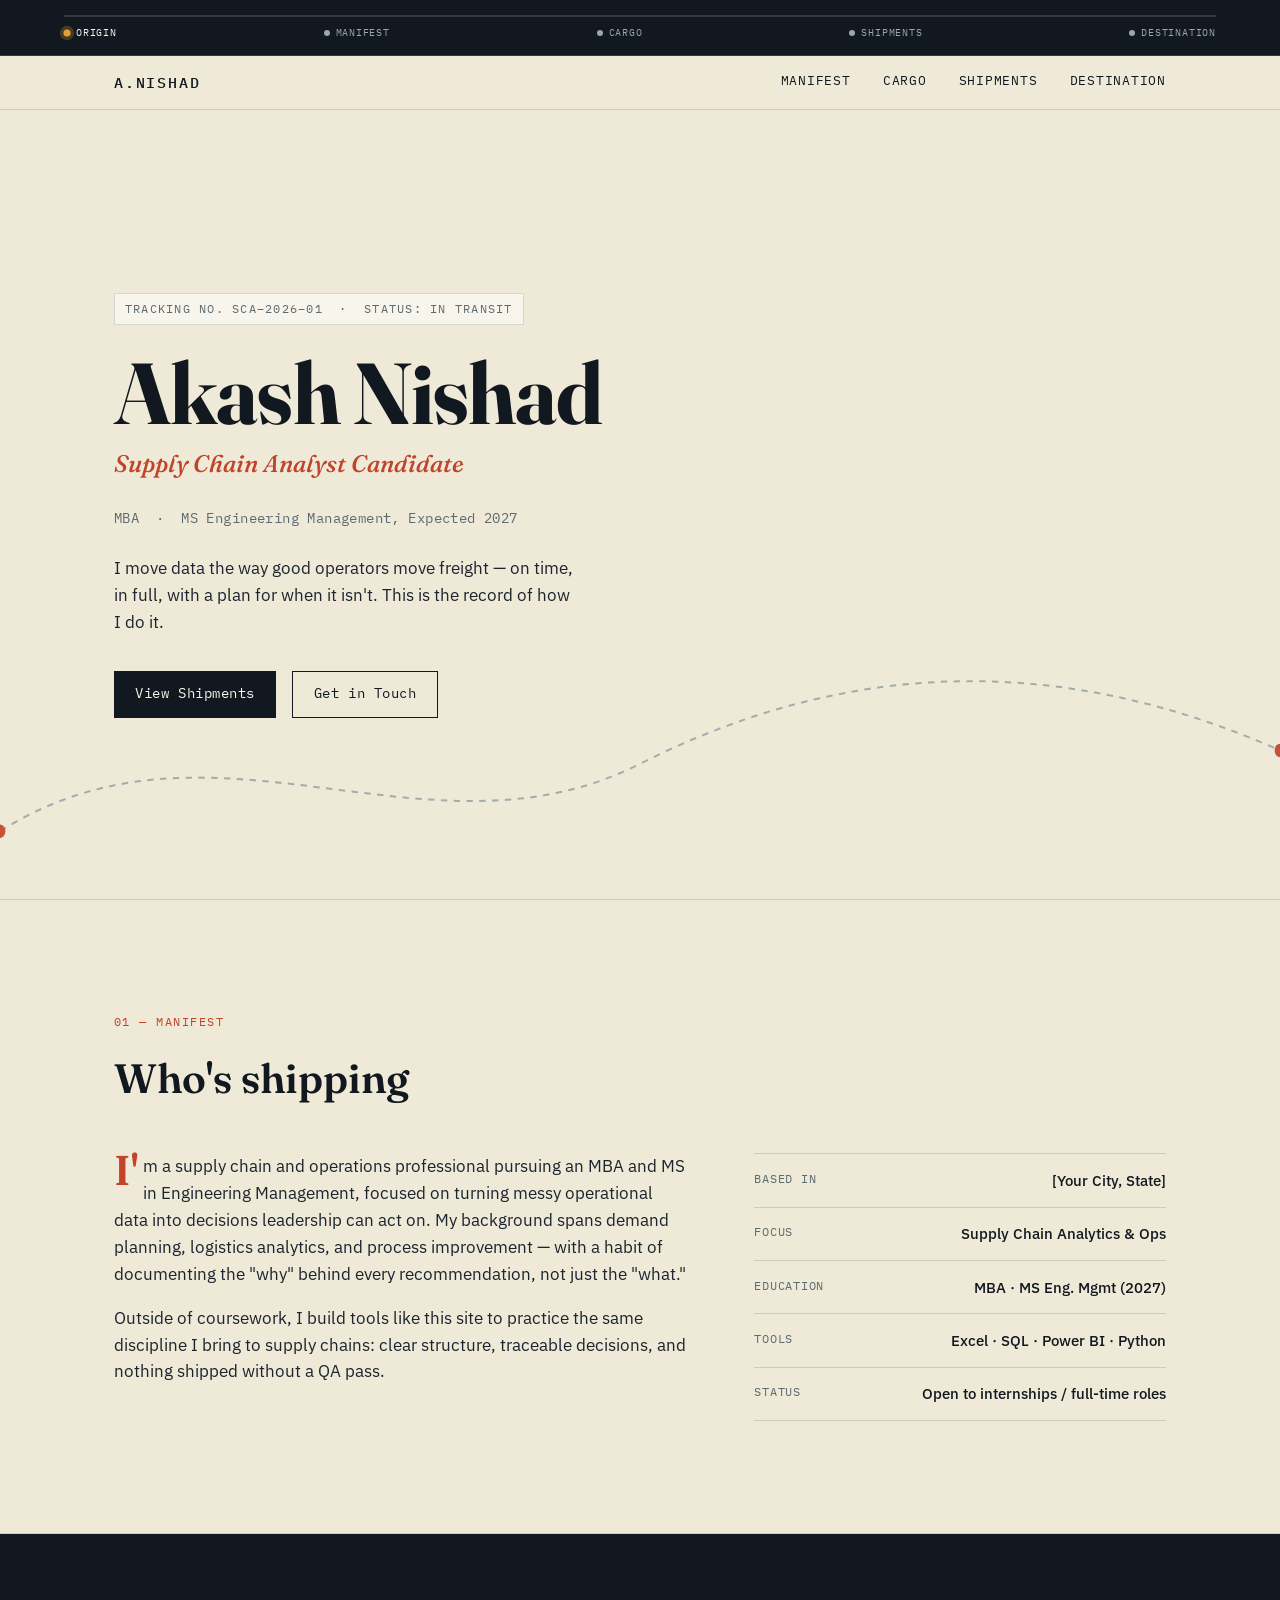
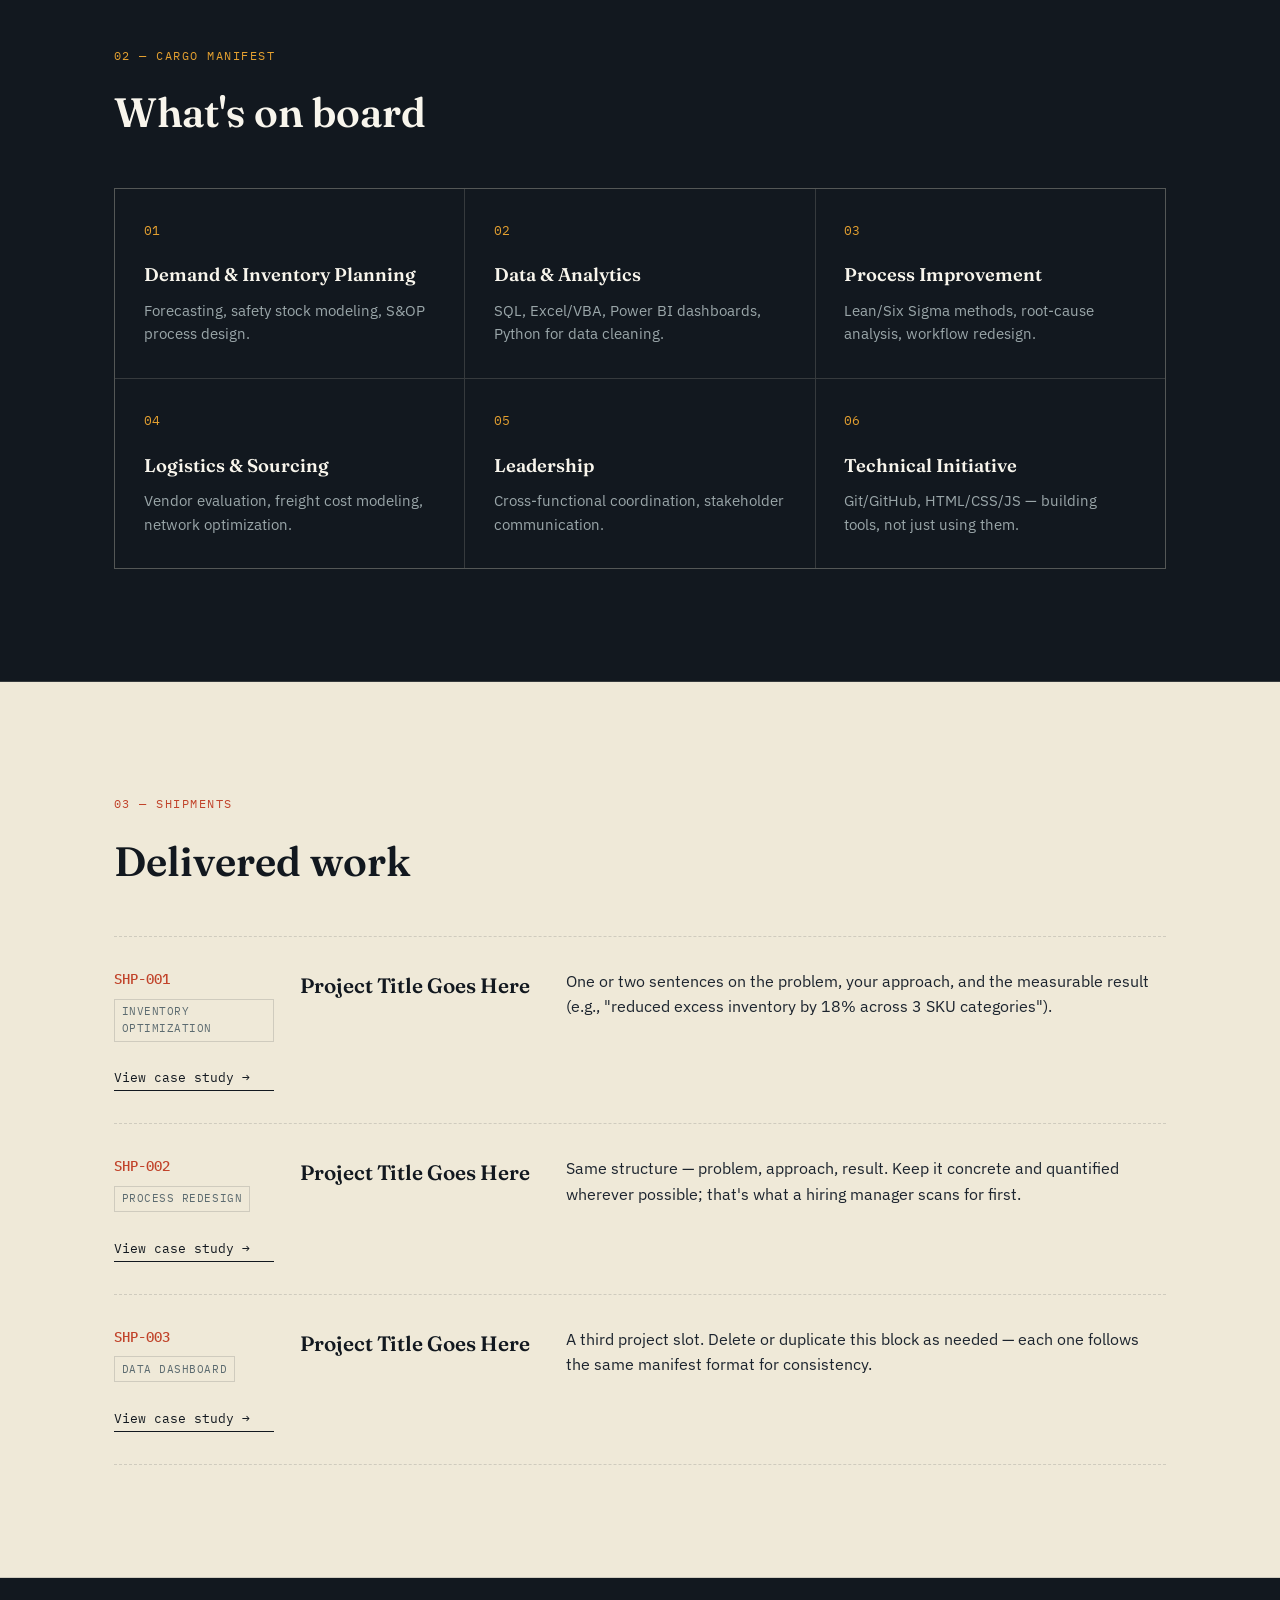
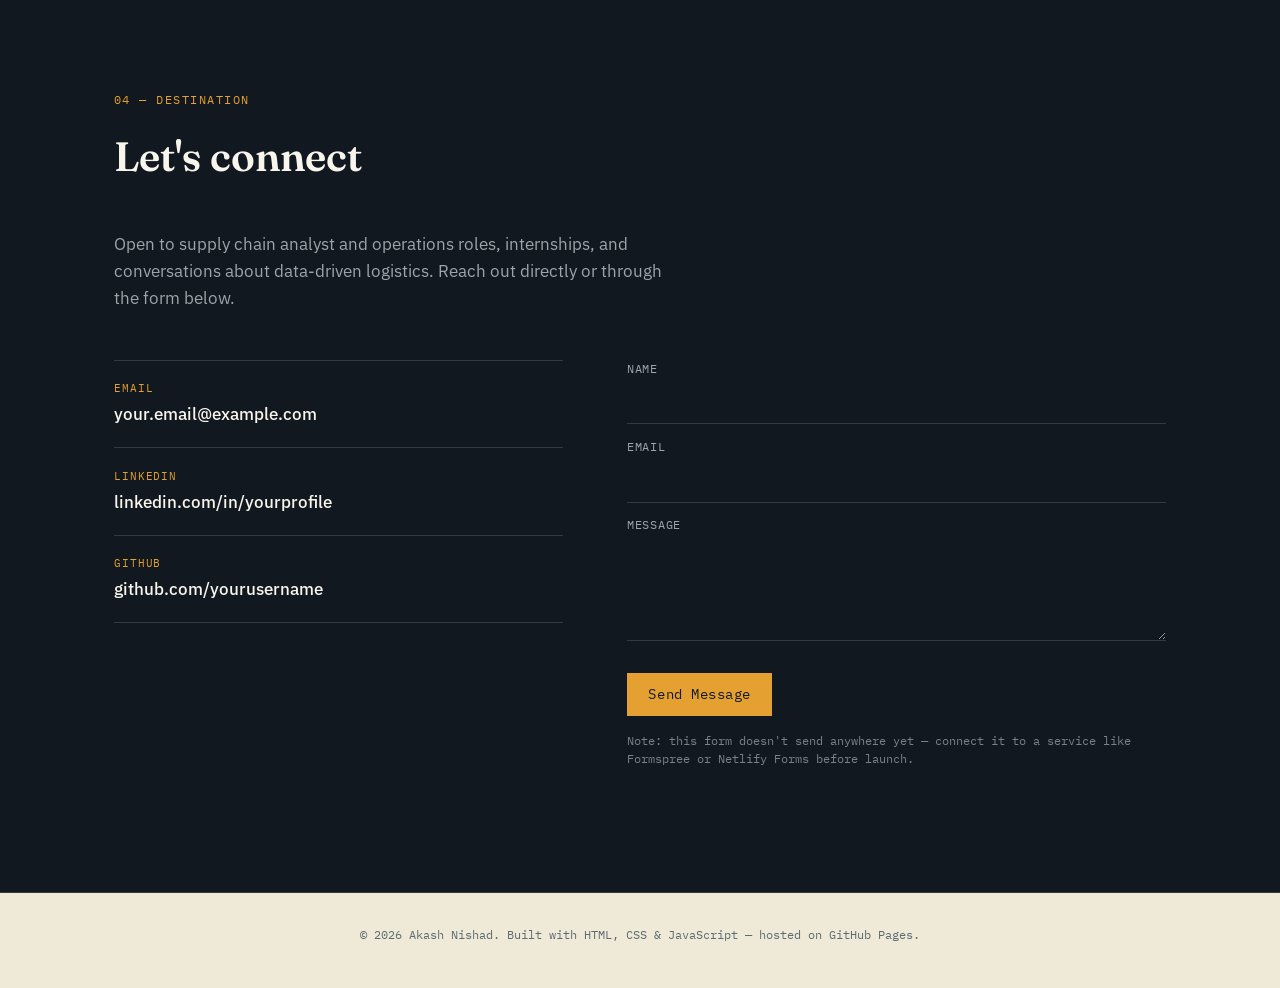
==== index.html @ 944a5702 "Add files via upload" ====
<!DOCTYPE html>
<html lang="en">
<head>
<meta charset="UTF-8">
<meta name="viewport" content="width=device-width, initial-scale=1.0">
<title>Akash Nishad — Supply Chain Analyst Portfolio</title>
<meta name="description" content="Portfolio of Akash Nishad, Supply Chain Analyst candidate — projects, skills, and experience.">
<link rel="preconnect" href="https://fonts.googleapis.com">
<link rel="preconnect" href="https://fonts.gstatic.com" crossorigin>
<link href="https://fonts.googleapis.com/css2?family=Fraunces:opsz,wght@9..144,500;9..144,600;9..144,700&family=IBM+Plex+Mono:wght@400;500&family=IBM+Plex+Sans:wght@400;500;600&display=swap" rel="stylesheet">
<link rel="stylesheet" href="style.css">
</head>
<body>

<!-- Shipment progress tracker (signature element) -->
<div class="tracker" aria-hidden="true">
  <div class="tracker-line">
    <div class="tracker-fill" id="trackerFill"></div>
  </div>
  <div class="tracker-stops">
    <span class="stop active" data-target="hero"><i></i>Origin</span>
    <span class="stop" data-target="about"><i></i>Manifest</span>
    <span class="stop" data-target="skills"><i></i>Cargo</span>
    <span class="stop" data-target="projects"><i></i>Shipments</span>
    <span class="stop" data-target="contact"><i></i>Destination</span>
  </div>
</div>

<header class="nav">
  <div class="nav-inner">
    <a href="#hero" class="nav-brand">A.NISHAD</a>
    <nav class="nav-links">
      <a href="#about">Manifest</a>
      <a href="#skills">Cargo</a>
      <a href="#projects">Shipments</a>
      <a href="#contact">Destination</a>
    </nav>
    <button class="nav-toggle" id="navToggle" aria-label="Toggle menu" aria-expanded="false">
      <span></span><span></span><span></span>
    </button>
  </div>
</header>

<main>

  <!-- HERO -->
  <section id="hero" class="hero">
    <div class="hero-inner">
      <p class="eyebrow">TRACKING NO. SCA–2026–01 &nbsp;·&nbsp; STATUS: IN TRANSIT</p>
      <h1 class="hero-title">Akash Nishad</h1>
      <p class="hero-role">Supply Chain Analyst Candidate</p>
      <p class="hero-sub">MBA &nbsp;·&nbsp; MS Engineering Management, Expected 2027</p>
      <p class="hero-desc">
        <!-- PLACEHOLDER: replace with your one-line value proposition -->
        I move data the way good operators move freight — on time, in full, with a plan for when it isn't.
        This is the record of how I do it.
      </p>
      <div class="hero-actions">
        <a href="#projects" class="btn btn-primary">View Shipments</a>
        <a href="#contact" class="btn btn-ghost">Get in Touch</a>
      </div>
    </div>
    <svg class="hero-route" viewBox="0 0 1200 200" preserveAspectRatio="none" aria-hidden="true">
      <path d="M0,150 C 200,50 400,180 600,100 S 1000,20 1200,90" class="route-path"/>
      <circle cx="0" cy="150" r="5" class="route-dot"/>
      <circle cx="1200" cy="90" r="5" class="route-dot"/>
    </svg>
  </section>

  <!-- ABOUT / MANIFEST -->
  <section id="about" class="section">
    <div class="section-inner">
      <p class="section-label">01 — Manifest</p>
      <h2 class="section-title">Who's shipping</h2>
      <div class="manifest-grid">
        <div class="manifest-doc">
          <!-- PLACEHOLDER: replace with your real bio, 3-4 sentences -->
          <p>
            I'm a supply chain and operations professional pursuing an MBA and MS in Engineering
            Management, focused on turning messy operational data into decisions leadership can act on.
            My background spans demand planning, logistics analytics, and process improvement —
            with a habit of documenting the "why" behind every recommendation, not just the "what."
          </p>
          <p>
            Outside of coursework, I build tools like this site to practice the same discipline I bring
            to supply chains: clear structure, traceable decisions, and nothing shipped without a QA pass.
          </p>
        </div>
        <dl class="manifest-facts">
          <div><dt>Based in</dt><dd>[Your City, State]</dd></div>
          <div><dt>Focus</dt><dd>Supply Chain Analytics &amp; Ops</dd></div>
          <div><dt>Education</dt><dd>MBA · MS Eng. Mgmt (2027)</dd></div>
          <div><dt>Tools</dt><dd>Excel · SQL · Power BI · Python</dd></div>
          <div><dt>Status</dt><dd>Open to internships / full-time roles</dd></div>
        </dl>
      </div>
    </div>
  </section>

  <!-- SKILLS / CARGO -->
  <section id="skills" class="section section-dark">
    <div class="section-inner">
      <p class="section-label">02 — Cargo Manifest</p>
      <h2 class="section-title">What's on board</h2>
      <div class="cargo-grid">
        <div class="cargo-item">
          <span class="cargo-code">01</span>
          <h3>Demand &amp; Inventory Planning</h3>
          <p>Forecasting, safety stock modeling, S&amp;OP process design.</p>
        </div>
        <div class="cargo-item">
          <span class="cargo-code">02</span>
          <h3>Data &amp; Analytics</h3>
          <p>SQL, Excel/VBA, Power BI dashboards, Python for data cleaning.</p>
        </div>
        <div class="cargo-item">
          <span class="cargo-code">03</span>
          <h3>Process Improvement</h3>
          <p>Lean/Six Sigma methods, root-cause analysis, workflow redesign.</p>
        </div>
        <div class="cargo-item">
          <span class="cargo-code">04</span>
          <h3>Logistics &amp; Sourcing</h3>
          <p>Vendor evaluation, freight cost modeling, network optimization.</p>
        </div>
        <div class="cargo-item">
          <span class="cargo-code">05</span>
          <h3>Leadership</h3>
          <p>Cross-functional coordination, stakeholder communication.</p>
        </div>
        <div class="cargo-item">
          <span class="cargo-code">06</span>
          <h3>Technical Initiative</h3>
          <p>Git/GitHub, HTML/CSS/JS — building tools, not just using them.</p>
        </div>
      </div>
    </div>
  </section>

  <!-- PROJECTS / SHIPMENTS -->
  <section id="projects" class="section">
    <div class="section-inner">
      <p class="section-label">03 — Shipments</p>
      <h2 class="section-title">Delivered work</h2>
      <div class="shipments-list">

        <article class="shipment">
          <div class="shipment-meta">
            <span class="shipment-id">SHP-001</span>
            <span class="shipment-tag">Inventory Optimization</span>
          </div>
          <!-- PLACEHOLDER: replace with a real project title -->
          <h3>Project Title Goes Here</h3>
          <p>
            One or two sentences on the problem, your approach, and the measurable result
            (e.g., "reduced excess inventory by 18% across 3 SKU categories").
          </p>
          <a href="#" class="shipment-link">View case study →</a>
        </article>

        <article class="shipment">
          <div class="shipment-meta">
            <span class="shipment-id">SHP-002</span>
            <span class="shipment-tag">Process Redesign</span>
          </div>
          <h3>Project Title Goes Here</h3>
          <p>
            Same structure — problem, approach, result. Keep it concrete and quantified
            wherever possible; that's what a hiring manager scans for first.
          </p>
          <a href="#" class="shipment-link">View case study →</a>
        </article>

        <article class="shipment">
          <div class="shipment-meta">
            <span class="shipment-id">SHP-003</span>
            <span class="shipment-tag">Data Dashboard</span>
          </div>
          <h3>Project Title Goes Here</h3>
          <p>
            A third project slot. Delete or duplicate this block as needed — each one
            follows the same manifest format for consistency.
          </p>
          <a href="#" class="shipment-link">View case study →</a>
        </article>

      </div>
    </div>
  </section>

  <!-- CONTACT / DESTINATION -->
  <section id="contact" class="section section-dark">
    <div class="section-inner">
      <p class="section-label">04 — Destination</p>
      <h2 class="section-title">Let's connect</h2>
      <p class="contact-sub">
        Open to supply chain analyst and operations roles, internships, and conversations
        about data-driven logistics. Reach out directly or through the form below.
      </p>

      <div class="contact-grid">
        <div class="contact-links">
          <a href="mailto:your.email@example.com" class="contact-link">
            <span class="contact-label">Email</span>
            <span class="contact-value">your.email@example.com</span>
          </a>
          <a href="https://linkedin.com/in/yourprofile" class="contact-link" target="_blank" rel="noopener">
            <span class="contact-label">LinkedIn</span>
            <span class="contact-value">linkedin.com/in/yourprofile</span>
          </a>
          <a href="https://github.com/yourusername" class="contact-link" target="_blank" rel="noopener">
            <span class="contact-label">GitHub</span>
            <span class="contact-value">github.com/yourusername</span>
          </a>
        </div>

        <form class="contact-form" id="contactForm">
          <label for="name">Name</label>
          <input type="text" id="name" name="name" required>

          <label for="email">Email</label>
          <input type="email" id="email" name="email" required>

          <label for="message">Message</label>
          <textarea id="message" name="message" rows="4" required></textarea>

          <button type="submit" class="btn btn-primary">Send Message</button>
          <p class="form-note">
            Note: this form doesn't send anywhere yet — connect it to a service like
            Formspree or Netlify Forms before launch.
          </p>
        </form>
      </div>
    </div>
  </section>

</main>

<footer class="footer">
  <p>© 2026 Akash Nishad. Built with HTML, CSS &amp; JavaScript — hosted on GitHub Pages.</p>
</footer>

<script src="script.js"></script>
</body>
</html>
---- style.css ----
/* ============================================================
   TOKENS
   ============================================================ */
:root {
  --ink: #12181f;
  --ink-soft: #1c242e;
  --paper: #efe9d8;
  --paper-white: #f8f5ec;
  --steel: #5c6b70;
  --steel-light: #9aa6a9;
  --amber: #e4a030;
  --amber-dim: #c98a26;
  --route: #c1432a;
  --line: rgba(18, 24, 31, 0.14);
  --line-dark: rgba(239, 233, 216, 0.16);

  --font-display: "Fraunces", serif;
  --font-body: "IBM Plex Sans", sans-serif;
  --font-mono: "IBM Plex Mono", monospace;

  --gutter: clamp(1.5rem, 5vw, 4rem);
  --tracker-h: 56px;
}

* { box-sizing: border-box; }
html { scroll-behavior: smooth; }

@media (prefers-reduced-motion: reduce) {
  html { scroll-behavior: auto; }
  *, *::before, *::after {
    animation-duration: 0.001ms !important;
    animation-iteration-count: 1 !important;
    transition-duration: 0.001ms !important;
    scroll-behavior: auto !important;
  }
}

body {
  margin: 0;
  background: var(--paper);
  color: var(--ink);
  font-family: var(--font-body);
  font-size: 16px;
  line-height: 1.6;
  -webkit-font-smoothing: antialiased;
  padding-top: var(--tracker-h);
}

h1, h2, h3 { font-family: var(--font-display); margin: 0; }
p { margin: 0 0 1em; }
a { color: inherit; text-decoration: none; }

::selection { background: var(--amber); color: var(--ink); }

:focus-visible {
  outline: 2px solid var(--route);
  outline-offset: 3px;
}

/* ============================================================
   SIGNATURE ELEMENT — SHIPMENT TRACKER
   ============================================================ */
.tracker {
  position: fixed;
  top: 0; left: 0; right: 0;
  z-index: 200;
  height: var(--tracker-h);
  background: var(--ink);
  border-bottom: 1px solid var(--line-dark);
  display: flex;
  flex-direction: column;
  justify-content: center;
  padding: 0 var(--gutter);
}

.tracker-line {
  position: relative;
  height: 2px;
  background: var(--line-dark);
  margin-bottom: 8px;
  width: 100%;
}

.tracker-fill {
  position: absolute;
  top: 0; left: 0;
  height: 100%;
  width: 0%;
  background: linear-gradient(90deg, var(--route), var(--amber));
  transition: width 0.15s linear;
}

.tracker-stops {
  display: flex;
  justify-content: space-between;
  font-family: var(--font-mono);
  font-size: 0.62rem;
  letter-spacing: 0.08em;
  text-transform: uppercase;
  color: var(--steel-light);
}

.tracker-stops .stop {
  display: flex;
  align-items: center;
  gap: 6px;
  transition: color 0.25s ease;
}

.tracker-stops .stop i {
  width: 6px;
  height: 6px;
  border-radius: 50%;
  background: var(--steel-light);
  display: inline-block;
  transition: background 0.25s ease, box-shadow 0.25s ease, transform 0.25s ease;
}

.tracker-stops .stop.active {
  color: var(--paper-white);
}

.tracker-stops .stop.active i {
  background: var(--amber);
  box-shadow: 0 0 0 3px rgba(228, 160, 48, 0.25);
  transform: scale(1.2);
}

@media (max-width: 640px) {
  .tracker-stops .stop span { display: none; }
  .tracker-stops .stop { gap: 0; }
}

/* ============================================================
   NAV
   ============================================================ */
.nav {
  position: fixed;
  top: var(--tracker-h);
  left: 0; right: 0;
  z-index: 190;
  background: rgba(239, 233, 216, 0.88);
  backdrop-filter: blur(8px);
  border-bottom: 1px solid var(--line);
}

.nav-inner {
  max-width: 1180px;
  margin: 0 auto;
  padding: 0.9rem var(--gutter);
  display: flex;
  align-items: center;
  justify-content: space-between;
}

.nav-brand {
  font-family: var(--font-mono);
  font-weight: 500;
  font-size: 0.95rem;
  letter-spacing: 0.12em;
}

.nav-links {
  display: flex;
  gap: 2rem;
  font-family: var(--font-mono);
  font-size: 0.8rem;
  letter-spacing: 0.06em;
  text-transform: uppercase;
}

.nav-links a {
  position: relative;
  padding-bottom: 3px;
}

.nav-links a::after {
  content: "";
  position: absolute;
  left: 0; bottom: 0;
  width: 0%;
  height: 1px;
  background: var(--route);
  transition: width 0.25s ease;
}

.nav-links a:hover::after { width: 100%; }

.nav-toggle {
  display: none;
  flex-direction: column;
  justify-content: center;
  gap: 5px;
  width: 32px;
  height: 32px;
  background: none;
  border: none;
  cursor: pointer;
  padding: 0;
}

.nav-toggle span {
  display: block;
  height: 2px;
  width: 100%;
  background: var(--ink);
  transition: transform 0.25s ease, opacity 0.25s ease;
}

.nav-toggle.open span:nth-child(1) { transform: translateY(7px) rotate(45deg); }
.nav-toggle.open span:nth-child(2) { opacity: 0; }
.nav-toggle.open span:nth-child(3) { transform: translateY(-7px) rotate(-45deg); }

@media (max-width: 780px) {
  .nav-toggle { display: flex; }
  .nav-links {
    position: absolute;
    top: 100%;
    left: 0; right: 0;
    flex-direction: column;
    background: var(--paper-white);
    border-bottom: 1px solid var(--line);
    padding: 1.2rem var(--gutter) 1.6rem;
    gap: 1.1rem;
    transform: translateY(-8px);
    opacity: 0;
    pointer-events: none;
    transition: transform 0.25s ease, opacity 0.25s ease;
  }
  .nav-links.open {
    transform: translateY(0);
    opacity: 1;
    pointer-events: auto;
  }
}

/* ============================================================
   LAYOUT HELPERS
   ============================================================ */
.section {
  padding: clamp(4rem, 9vw, 7rem) 0;
  border-bottom: 1px solid var(--line);
  position: relative;
}

.section-inner {
  max-width: 1180px;
  margin: 0 auto;
  padding: 0 var(--gutter);
}

.section-dark {
  background: var(--ink);
  color: var(--paper-white);
  border-bottom-color: var(--line-dark);
}

.section-label {
  font-family: var(--font-mono);
  font-size: 0.78rem;
  letter-spacing: 0.12em;
  text-transform: uppercase;
  color: var(--route);
  margin-bottom: 0.9rem;
}

.section-dark .section-label { color: var(--amber); }

.section-title {
  font-size: clamp(1.8rem, 3.2vw, 2.6rem);
  font-weight: 600;
  margin-bottom: 2.6rem;
  max-width: 20ch;
}

/* ============================================================
   HERO
   ============================================================ */
.hero {
  position: relative;
  min-height: calc(100vh - var(--tracker-h));
  display: flex;
  align-items: center;
  overflow: hidden;
  border-bottom: 1px solid var(--line);
  padding-top: 3.5rem;
}

.hero-inner {
  position: relative;
  z-index: 2;
  max-width: 1180px;
  margin: 0 auto;
  padding: 0 var(--gutter);
  width: 100%;
}

.eyebrow {
  font-family: var(--font-mono);
  font-size: 0.78rem;
  letter-spacing: 0.1em;
  color: var(--steel);
  margin-bottom: 1.6rem;
  display: inline-block;
  border: 1px solid var(--line);
  padding: 0.4em 0.8em;
  background: var(--paper-white);
}

.hero-title {
  font-size: clamp(2.8rem, 8vw, 5.4rem);
  font-weight: 700;
  line-height: 0.98;
  letter-spacing: -0.01em;
}

.hero-role {
  font-size: clamp(1.1rem, 2.4vw, 1.5rem);
  font-family: var(--font-display);
  font-style: italic;
  font-weight: 500;
  color: var(--route);
  margin-top: 0.6rem;
}

.hero-sub {
  font-family: var(--font-mono);
  font-size: 0.85rem;
  color: var(--steel);
  margin-top: 0.9rem;
  letter-spacing: 0.03em;
}

.hero-desc {
  max-width: 46ch;
  margin-top: 1.6rem;
  font-size: 1.05rem;
  color: var(--ink-soft);
}

.hero-actions {
  display: flex;
  gap: 1rem;
  margin-top: 2.2rem;
  flex-wrap: wrap;
}

.btn {
  display: inline-flex;
  align-items: center;
  gap: 0.5em;
  font-family: var(--font-mono);
  font-size: 0.85rem;
  letter-spacing: 0.04em;
  padding: 0.85em 1.5em;
  border: 1px solid var(--ink);
  transition: background 0.2s ease, color 0.2s ease, transform 0.2s ease;
}

.btn-primary {
  background: var(--ink);
  color: var(--paper-white);
}

.btn-primary:hover {
  background: var(--route);
  border-color: var(--route);
  transform: translateY(-2px);
}

.btn-ghost {
  background: transparent;
  color: var(--ink);
}

.btn-ghost:hover {
  background: var(--ink);
  color: var(--paper-white);
  transform: translateY(-2px);
}

.hero-route {
  position: absolute;
  bottom: 0; left: 0;
  width: 100%;
  height: 32%;
  z-index: 1;
  opacity: 0.9;
}

.route-path {
  fill: none;
  stroke: var(--steel-light);
  stroke-width: 1.5;
  stroke-dasharray: 6 6;
}

.route-dot {
  fill: var(--route);
}

/* ============================================================
   MANIFEST (ABOUT)
   ============================================================ */
.manifest-grid {
  display: grid;
  grid-template-columns: 1.4fr 1fr;
  gap: clamp(2rem, 5vw, 4rem);
}

.manifest-doc p {
  font-size: 1.05rem;
  color: var(--ink-soft);
}

.manifest-doc p:first-child::first-letter {
  font-family: var(--font-display);
  font-size: 2.6rem;
  float: left;
  line-height: 0.85;
  padding-right: 0.12em;
  color: var(--route);
  font-weight: 600;
}

.manifest-facts {
  border-top: 1px solid var(--line);
  margin: 0;
  align-self: start;
}

.manifest-facts > div {
  display: flex;
  justify-content: space-between;
  gap: 1rem;
  padding: 0.9em 0;
  border-bottom: 1px solid var(--line);
}

.manifest-facts dt {
  font-family: var(--font-mono);
  font-size: 0.78rem;
  text-transform: uppercase;
  letter-spacing: 0.06em;
  color: var(--steel);
  white-space: nowrap;
}

.manifest-facts dd {
  margin: 0;
  text-align: right;
  font-size: 0.92rem;
  font-weight: 500;
}

@media (max-width: 780px) {
  .manifest-grid { grid-template-columns: 1fr; }
}

/* ============================================================
   CARGO (SKILLS)
   ============================================================ */
.cargo-grid {
  display: grid;
  grid-template-columns: repeat(3, 1fr);
  gap: 1px;
  background: var(--line-dark);
  border: 1px solid var(--line-dark);
}

.cargo-item {
  background: var(--ink);
  padding: 2rem 1.8rem;
  transition: background 0.25s ease;
}

.cargo-item:hover { background: var(--ink-soft); }

.cargo-code {
  font-family: var(--font-mono);
  font-size: 0.8rem;
  color: var(--amber);
  display: block;
  margin-bottom: 1.2rem;
}

.cargo-item h3 {
  font-size: 1.15rem;
  font-weight: 600;
  margin-bottom: 0.5em;
}

.cargo-item p {
  color: var(--steel-light);
  font-size: 0.92rem;
  margin: 0;
}

@media (max-width: 900px) {
  .cargo-grid { grid-template-columns: repeat(2, 1fr); }
}
@media (max-width: 560px) {
  .cargo-grid { grid-template-columns: 1fr; }
}

/* ============================================================
   SHIPMENTS (PROJECTS)
   ============================================================ */
.shipments-list {
  display: flex;
  flex-direction: column;
}

.shipment {
  display: grid;
  grid-template-columns: 160px 1fr auto;
  align-items: start;
  gap: 1.6rem;
  padding: 2rem 0;
  border-bottom: 1px dashed var(--line);
  transition: padding-left 0.25s ease;
}

.shipment:first-child { border-top: 1px dashed var(--line); }

.shipment:hover { padding-left: 0.6rem; }

.shipment-meta {
  display: flex;
  flex-direction: column;
  gap: 0.5rem;
}

.shipment-id {
  font-family: var(--font-mono);
  font-size: 0.85rem;
  color: var(--route);
  font-weight: 500;
}

.shipment-tag {
  font-family: var(--font-mono);
  font-size: 0.68rem;
  letter-spacing: 0.05em;
  text-transform: uppercase;
  color: var(--steel);
  border: 1px solid var(--line);
  padding: 0.3em 0.6em;
  width: fit-content;
}

.shipment h3 {
  font-size: 1.3rem;
  font-weight: 600;
  margin-bottom: 0.4em;
}

.shipment p {
  color: var(--ink-soft);
  margin: 0;
  max-width: 60ch;
}

.shipment-link {
  font-family: var(--font-mono);
  font-size: 0.82rem;
  color: var(--ink);
  white-space: nowrap;
  align-self: center;
  border-bottom: 1px solid var(--ink);
  padding-bottom: 2px;
  transition: color 0.2s ease, border-color 0.2s ease;
}

.shipment-link:hover {
  color: var(--route);
  border-color: var(--route);
}

@media (max-width: 700px) {
  .shipment {
    grid-template-columns: 1fr;
    gap: 0.8rem;
  }
  .shipment-link { align-self: start; }
}

/* ============================================================
   CONTACT / DESTINATION
   ============================================================ */
.contact-sub {
  max-width: 56ch;
  color: var(--steel-light);
  margin-bottom: 3rem;
  font-size: 1.05rem;
}

.contact-grid {
  display: grid;
  grid-template-columns: 1fr 1.2fr;
  gap: clamp(2rem, 5vw, 4rem);
}

.contact-links {
  display: flex;
  flex-direction: column;
}

.contact-link {
  display: flex;
  flex-direction: column;
  gap: 0.2rem;
  padding: 1.2em 0;
  border-bottom: 1px solid var(--line-dark);
  transition: transform 0.2s ease;
}

.contact-link:first-child { border-top: 1px solid var(--line-dark); }

.contact-link:hover {
  transform: translateX(6px);
}

.contact-label {
  font-family: var(--font-mono);
  font-size: 0.7rem;
  letter-spacing: 0.08em;
  text-transform: uppercase;
  color: var(--amber);
}

.contact-value {
  font-size: 1.05rem;
  font-weight: 500;
}

.contact-form {
  display: flex;
  flex-direction: column;
}

.contact-form label {
  font-family: var(--font-mono);
  font-size: 0.72rem;
  letter-spacing: 0.06em;
  text-transform: uppercase;
  color: var(--steel-light);
  margin-bottom: 0.5em;
  margin-top: 1.2em;
}

.contact-form label:first-child { margin-top: 0; }

.contact-form input,
.contact-form textarea {
  background: transparent;
  border: none;
  border-bottom: 1px solid var(--line-dark);
  color: var(--paper-white);
  font-family: var(--font-body);
  font-size: 1rem;
  padding: 0.6em 0.2em;
  resize: vertical;
  transition: border-color 0.2s ease;
}

.contact-form input:focus,
.contact-form textarea:focus {
  border-color: var(--amber);
  outline: none;
}

.contact-form .btn {
  margin-top: 2rem;
  align-self: flex-start;
  border-color: var(--amber);
}

.contact-form .btn-primary {
  background: var(--amber);
  color: var(--ink);
}

.contact-form .btn-primary:hover {
  background: var(--route);
  border-color: var(--route);
  color: var(--paper-white);
}

.form-note {
  font-family: var(--font-mono);
  font-size: 0.72rem;
  color: var(--steel-light);
  margin-top: 1rem;
  opacity: 0.75;
}

@media (max-width: 780px) {
  .contact-grid { grid-template-columns: 1fr; }
}

/* ============================================================
   FOOTER
   ============================================================ */
.footer {
  padding: 2rem var(--gutter);
  text-align: center;
  font-family: var(--font-mono);
  font-size: 0.75rem;
  color: var(--steel);
  background: var(--paper);
}
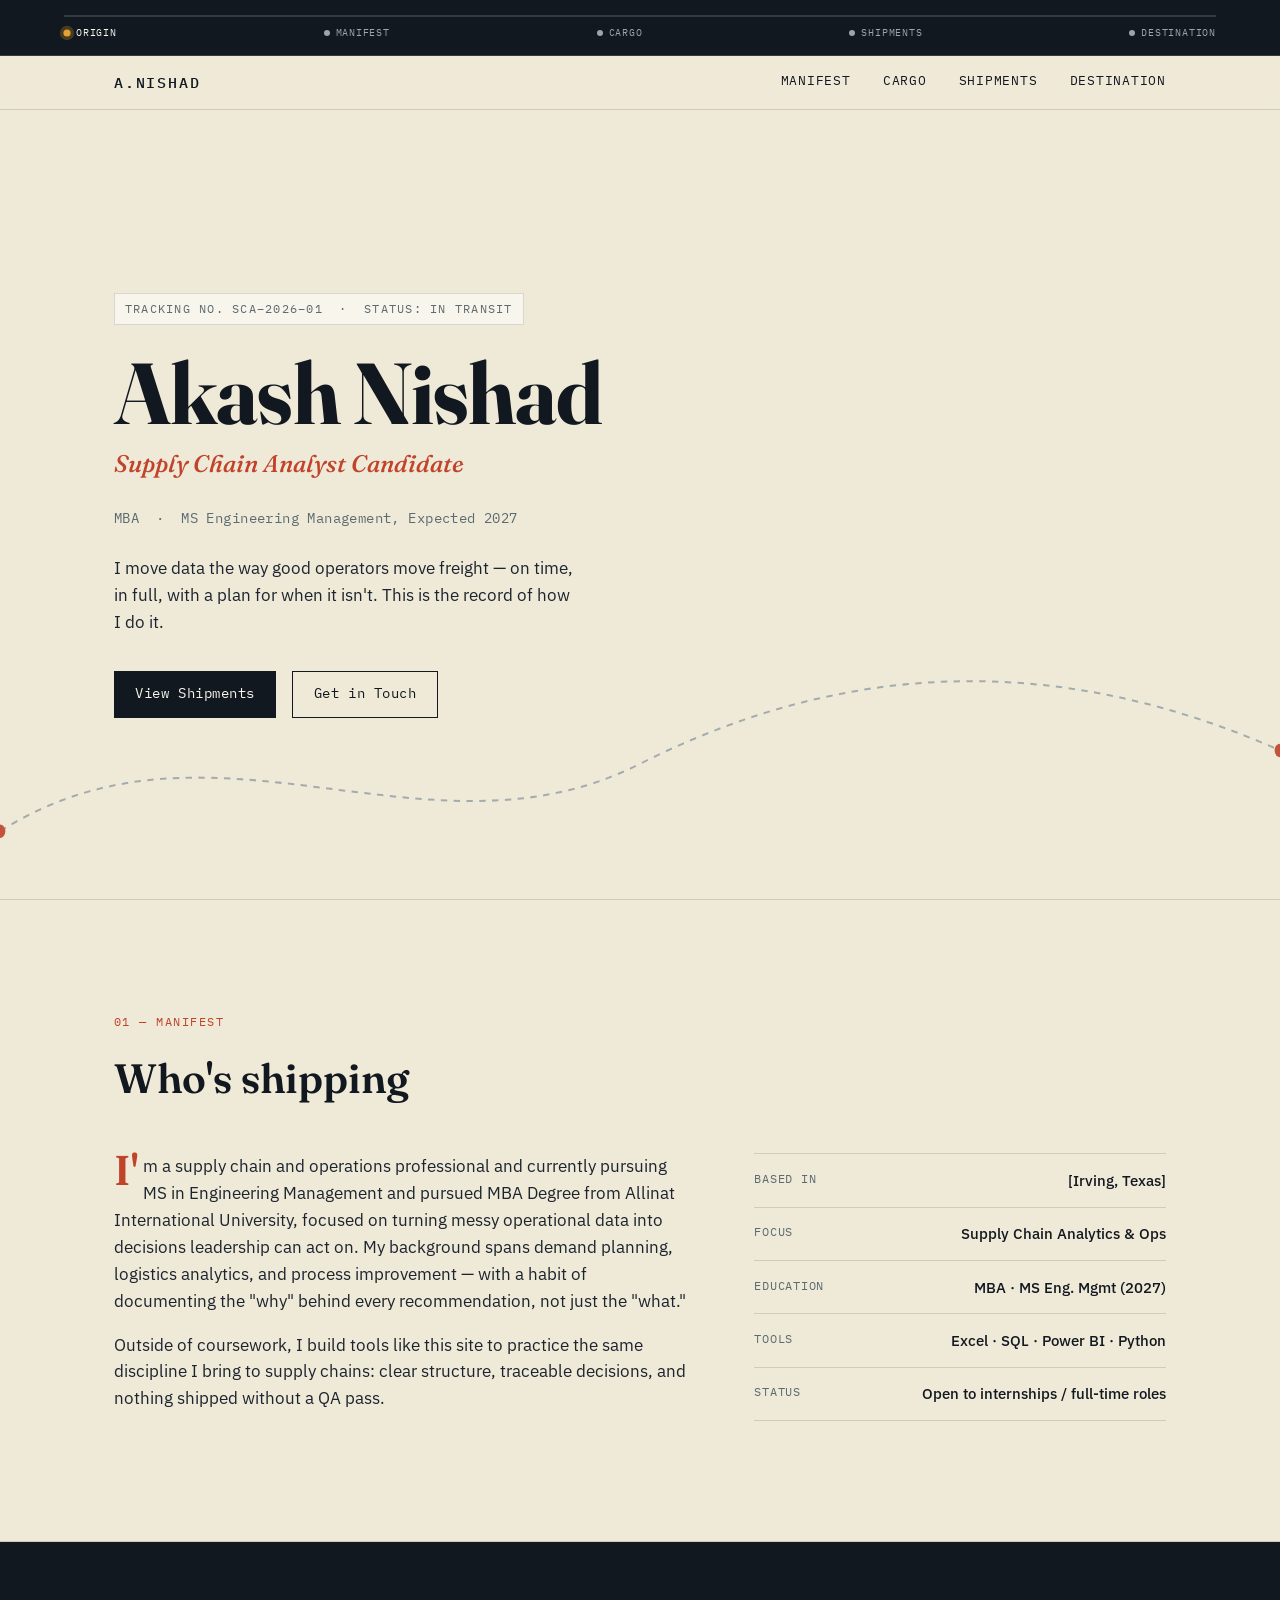
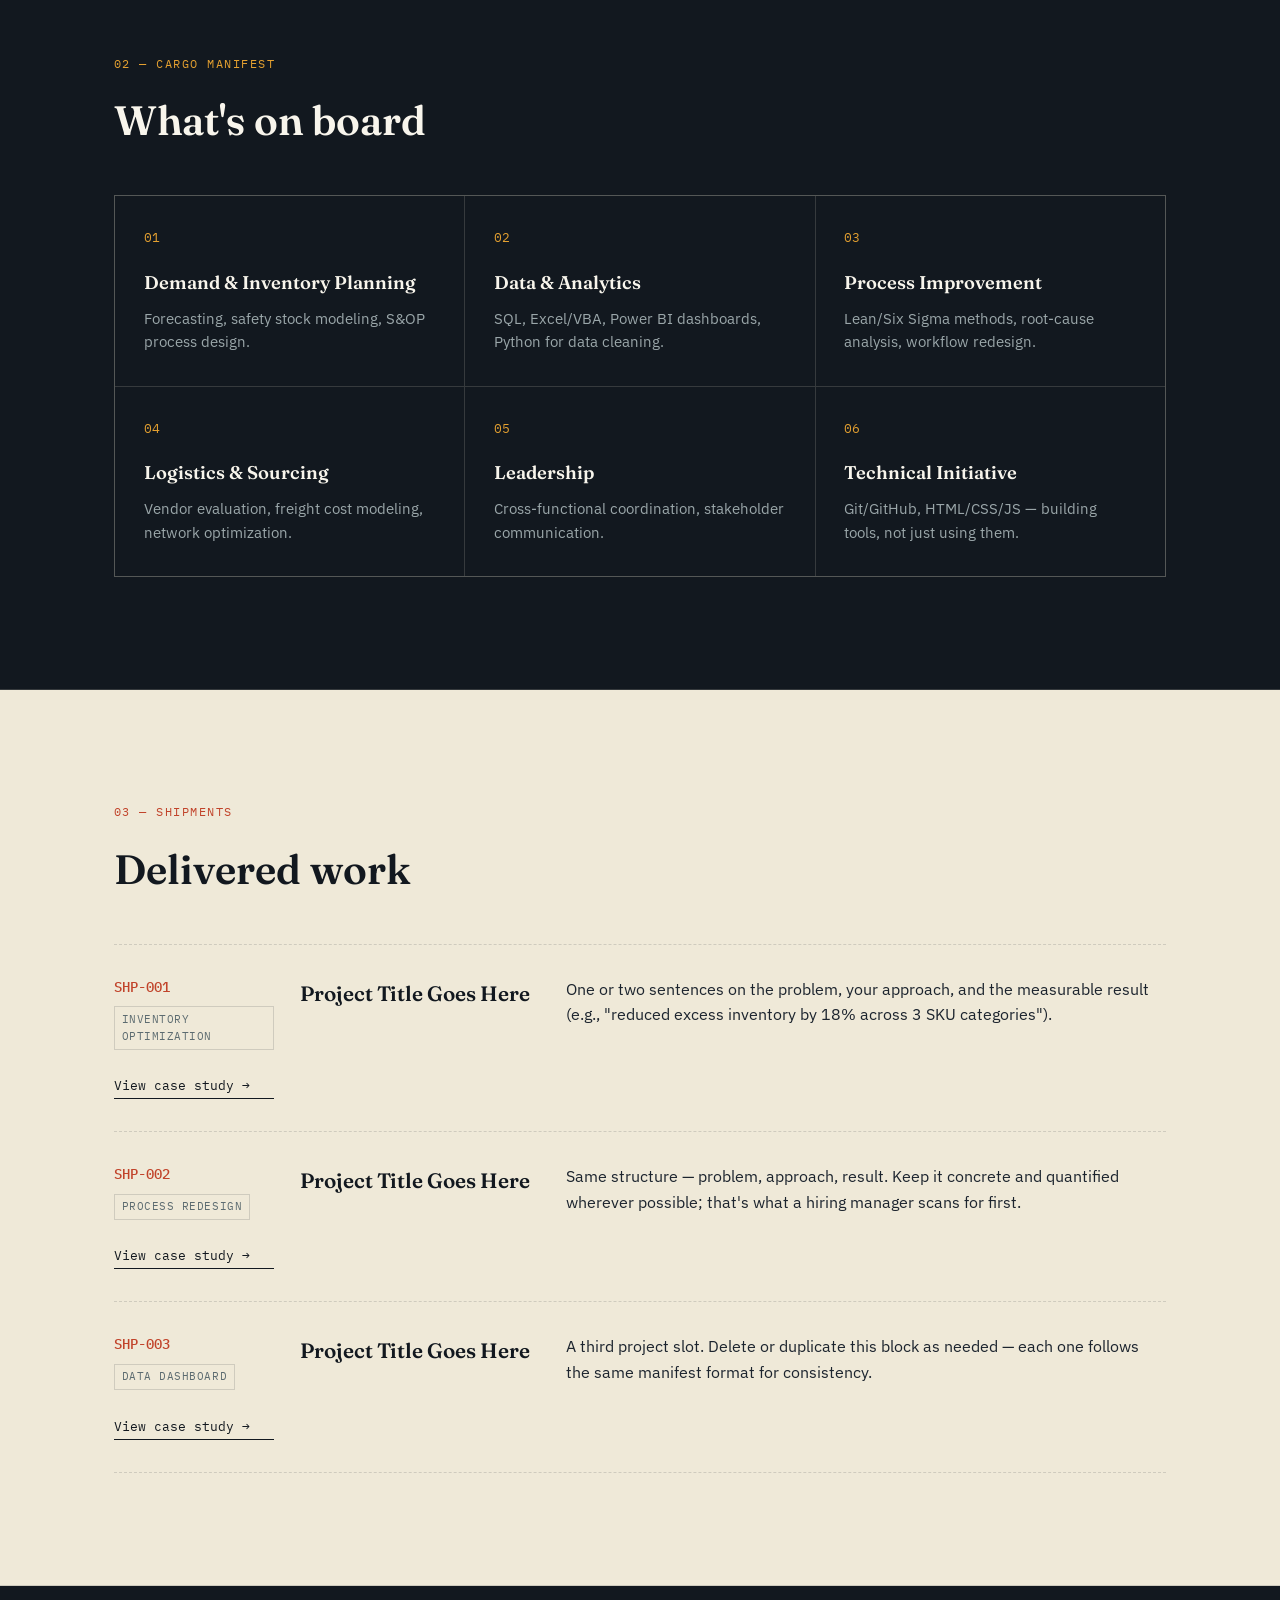
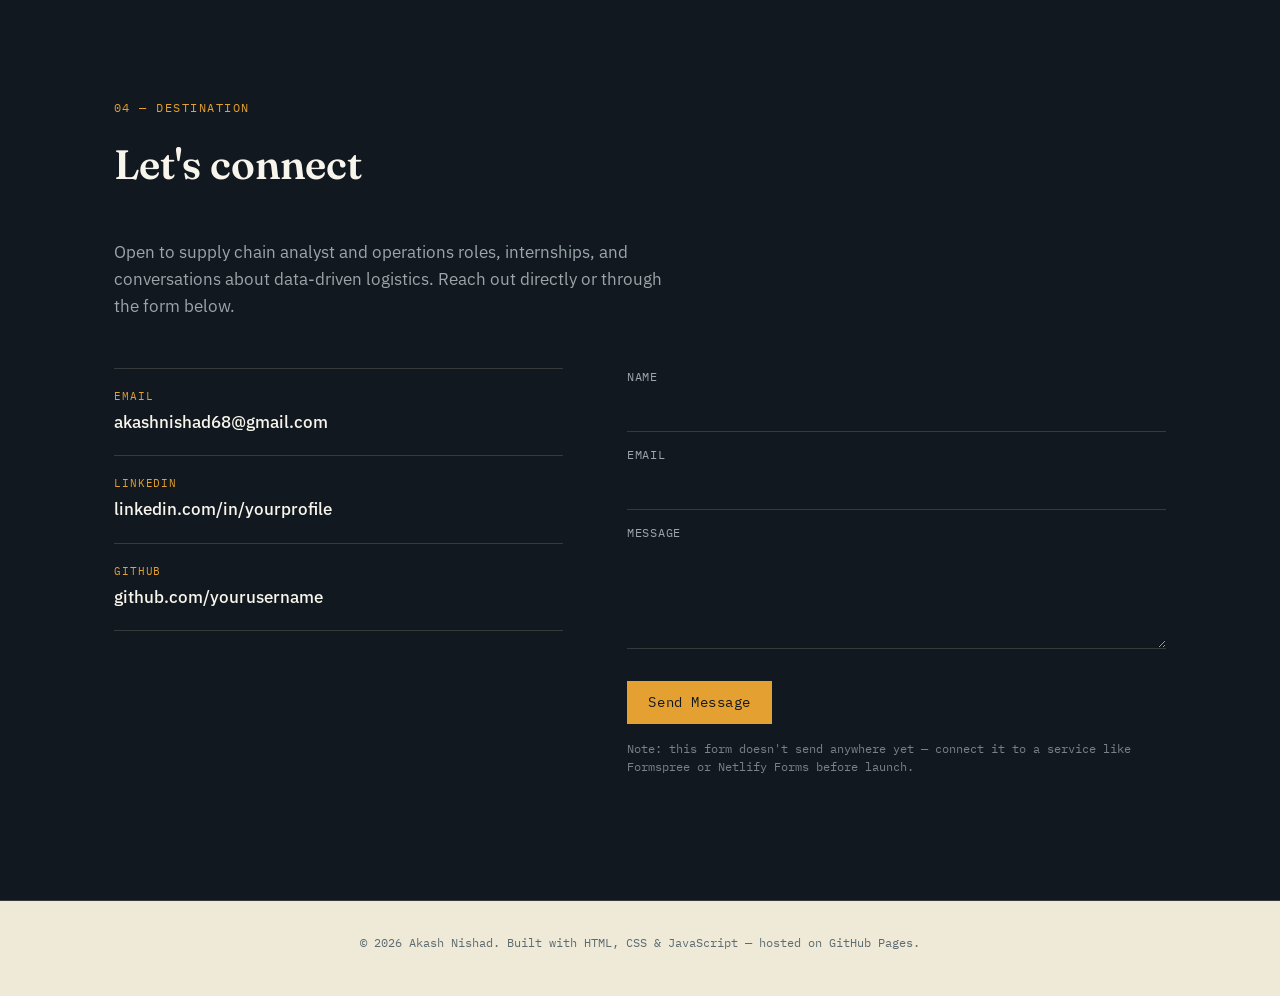
==== commit 0202456e: "Revise personal bio and location in index.html Updated bio and location details in index.html." ====
--- a/index.html
+++ b/index.html
@@ -76,8 +76,8 @@
         <div class="manifest-doc">
           <!-- PLACEHOLDER: replace with your real bio, 3-4 sentences -->
           <p>
-            I'm a supply chain and operations professional pursuing an MBA and MS in Engineering
-            Management, focused on turning messy operational data into decisions leadership can act on.
+            I'm a supply chain and operations professional and currently pursuing MS in Engineering
+            Management and pursued MBA Degree from Allinat International University, focused on turning messy operational data into decisions leadership can act on.
             My background spans demand planning, logistics analytics, and process improvement —
             with a habit of documenting the "why" behind every recommendation, not just the "what."
           </p>
@@ -87,7 +87,7 @@
           </p>
         </div>
         <dl class="manifest-facts">
-          <div><dt>Based in</dt><dd>[Your City, State]</dd></div>
+          <div><dt>Based in</dt><dd>[Irving, Texas]</dd></div>
           <div><dt>Focus</dt><dd>Supply Chain Analytics &amp; Ops</dd></div>
           <div><dt>Education</dt><dd>MBA · MS Eng. Mgmt (2027)</dd></div>
           <div><dt>Tools</dt><dd>Excel · SQL · Power BI · Python</dd></div>
@@ -202,7 +202,7 @@
         <div class="contact-links">
           <a href="mailto:your.email@example.com" class="contact-link">
             <span class="contact-label">Email</span>
-            <span class="contact-value">your.email@example.com</span>
+            <span class="contact-value">akashnishad68@gmail.com</span>
           </a>
           <a href="https://linkedin.com/in/yourprofile" class="contact-link" target="_blank" rel="noopener">
             <span class="contact-label">LinkedIn</span>
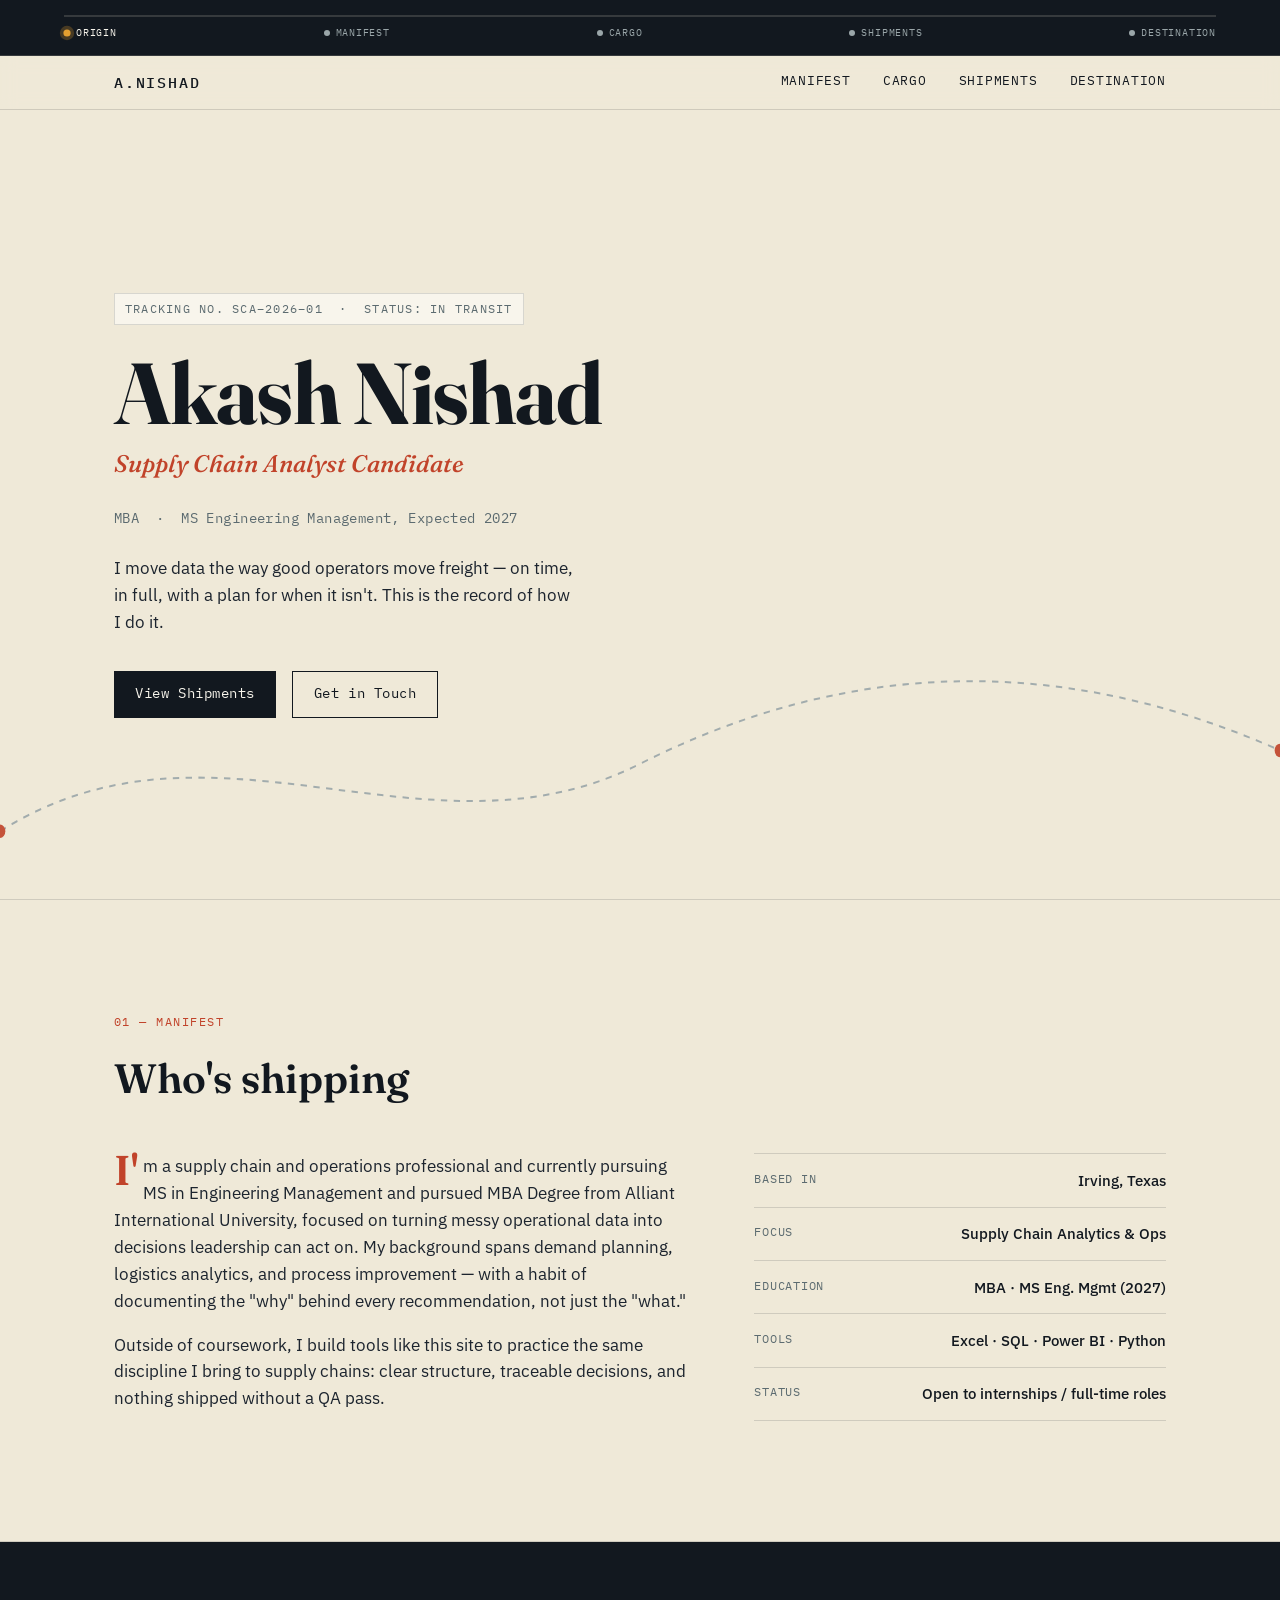
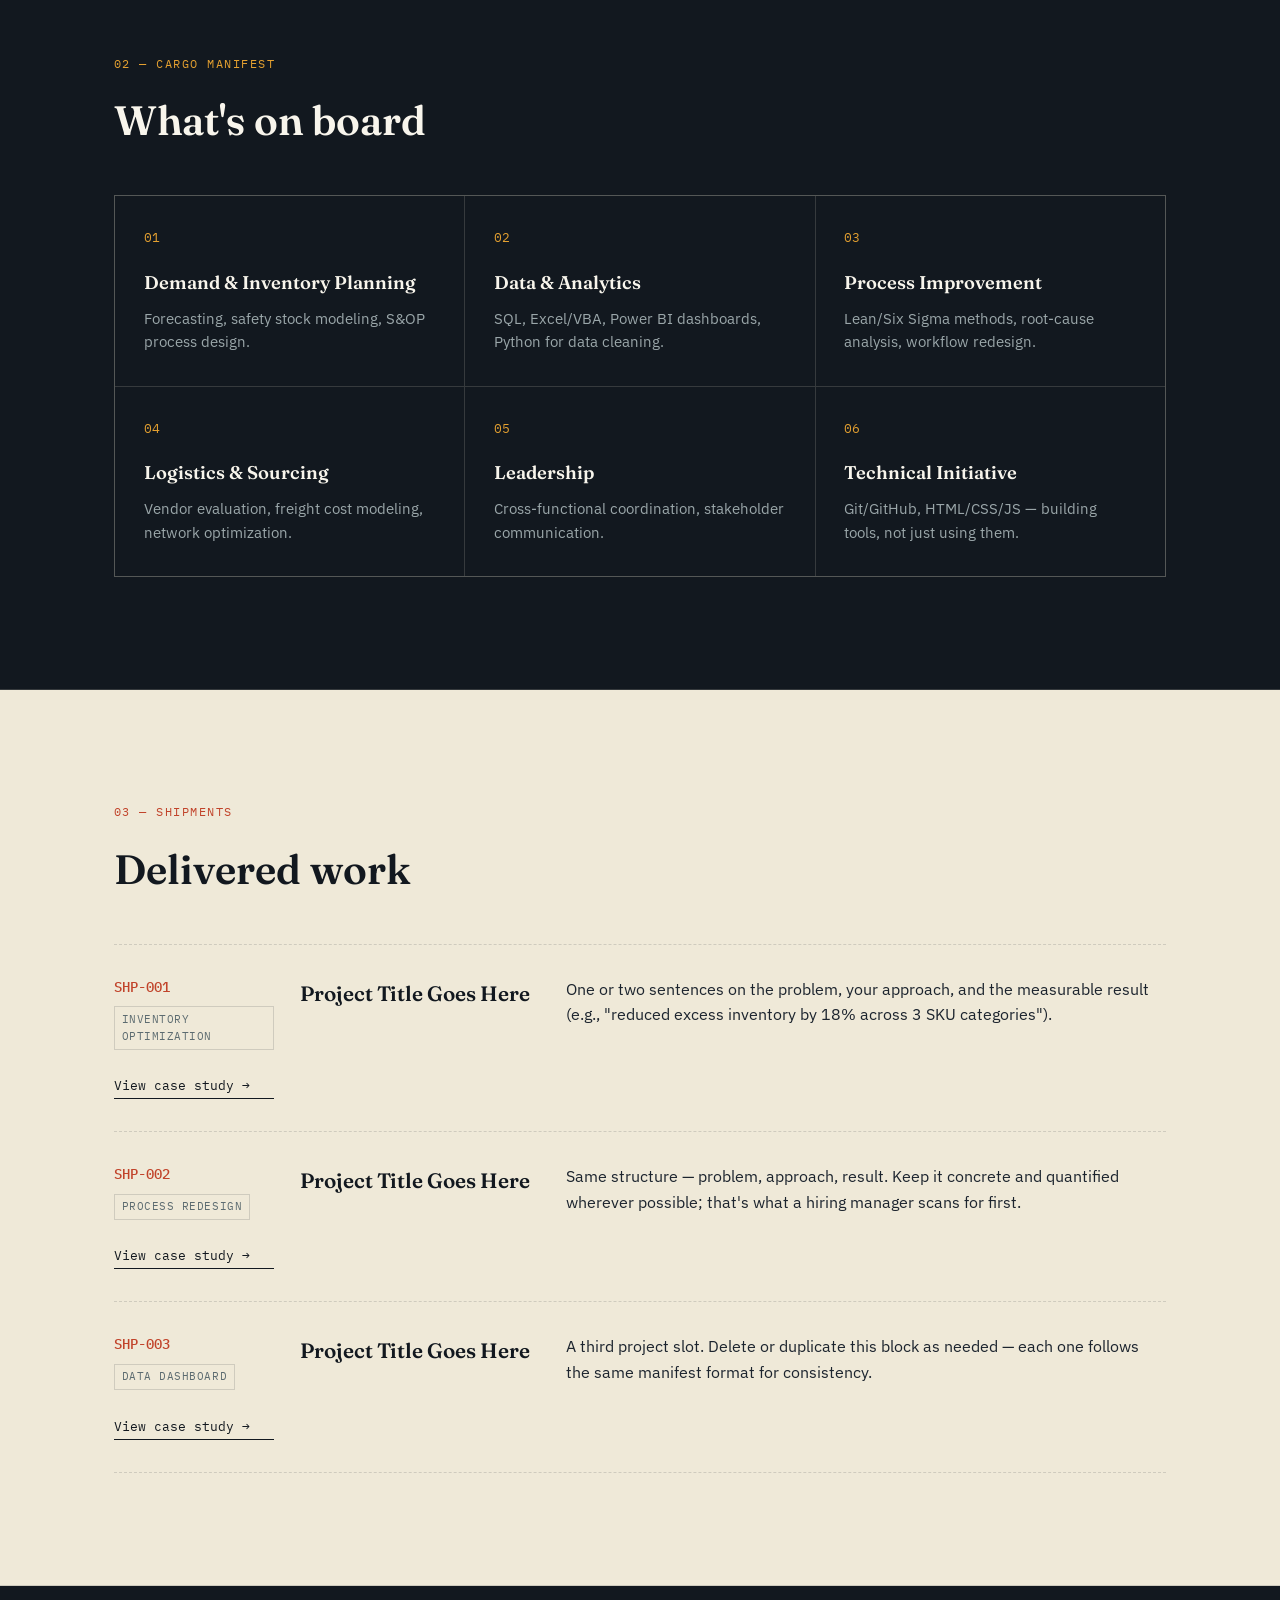
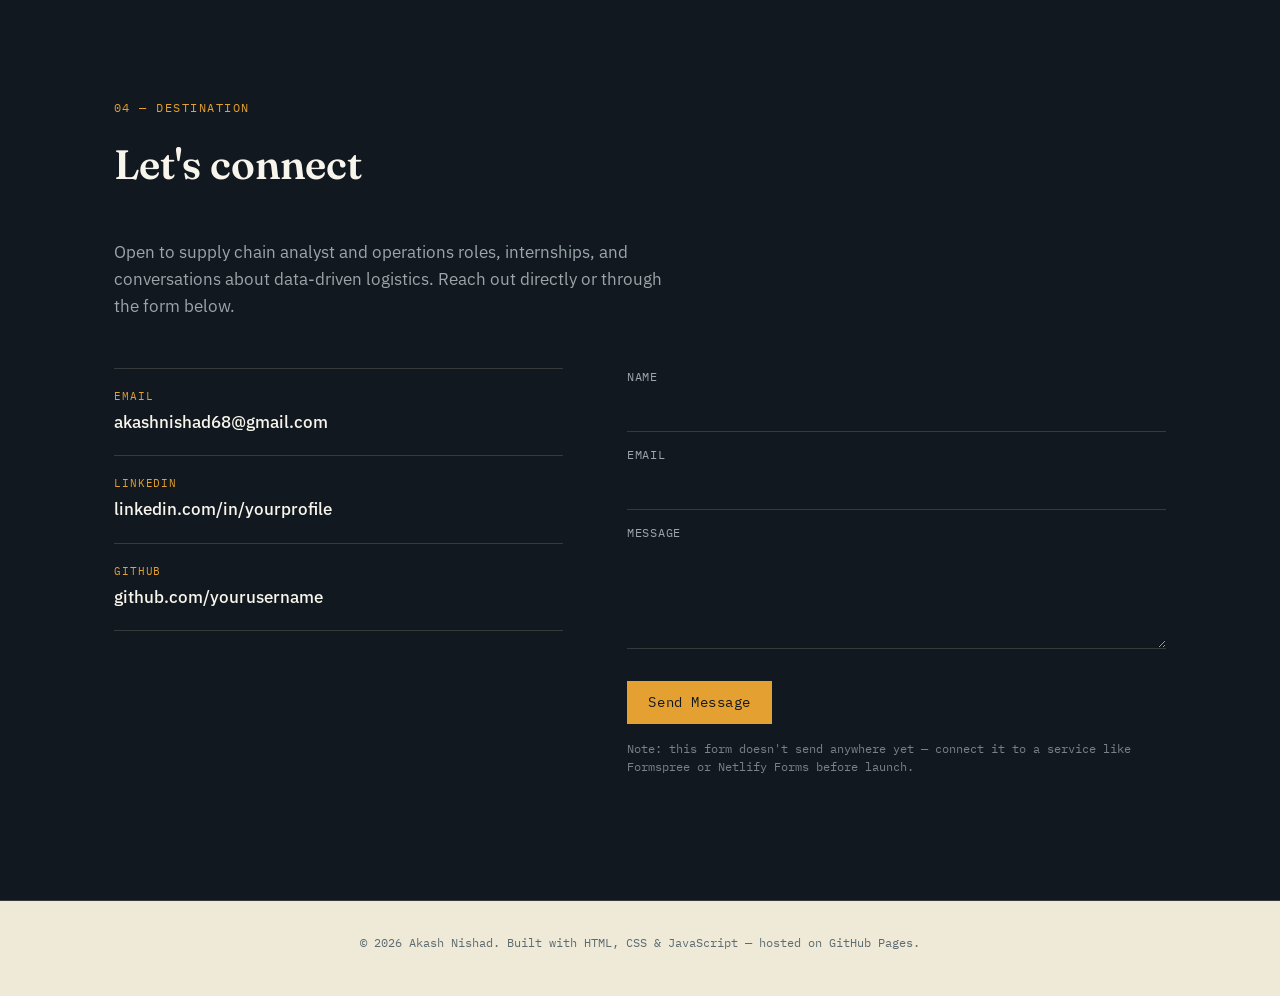
==== commit 3d3275f3: "Fix HTML entity encoding for location text" ====
--- a/index.html
+++ b/index.html
@@ -77,7 +77,7 @@
           <!-- PLACEHOLDER: replace with your real bio, 3-4 sentences -->
           <p>
             I'm a supply chain and operations professional and currently pursuing MS in Engineering
-            Management and pursued MBA Degree from Allinat International University, focused on turning messy operational data into decisions leadership can act on.
+            Management and pursued MBA Degree from Alliant International University, focused on turning messy operational data into decisions leadership can act on.
             My background spans demand planning, logistics analytics, and process improvement —
             with a habit of documenting the "why" behind every recommendation, not just the "what."
           </p>
@@ -87,7 +87,7 @@
           </p>
         </div>
         <dl class="manifest-facts">
-          <div><dt>Based in</dt><dd>[Irving, Texas]</dd></div>
+          <div><dt>Based in</dt><dd>Irving, Texas</dd></div>
           <div><dt>Focus</dt><dd>Supply Chain Analytics &amp; Ops</dd></div>
           <div><dt>Education</dt><dd>MBA · MS Eng. Mgmt (2027)</dd></div>
           <div><dt>Tools</dt><dd>Excel · SQL · Power BI · Python</dd></div>
@@ -155,9 +155,8 @@
             One or two sentences on the problem, your approach, and the measurable result
             (e.g., "reduced excess inventory by 18% across 3 SKU categories").
           </p>
-          <a href="#" class="shipment-link">View case study →</a>
+          <a href="projects/shp-001.html" class="shipment-link">View case study →</a>
         </article>
-
         <article class="shipment">
           <div class="shipment-meta">
             <span class="shipment-id">SHP-002</span>
@@ -168,7 +167,7 @@
             Same structure — problem, approach, result. Keep it concrete and quantified
             wherever possible; that's what a hiring manager scans for first.
           </p>
-          <a href="#" class="shipment-link">View case study →</a>
+          <a href="projects/shp-002.html" class="shipment-link">View case study →</a>
         </article>
 
         <article class="shipment">
@@ -181,7 +180,7 @@
             A third project slot. Delete or duplicate this block as needed — each one
             follows the same manifest format for consistency.
           </p>
-          <a href="#" class="shipment-link">View case study →</a>
+          <a href="projects/shp-003.html" class="shipment-link">View case study →</a>
         </article>
 
       </div>
